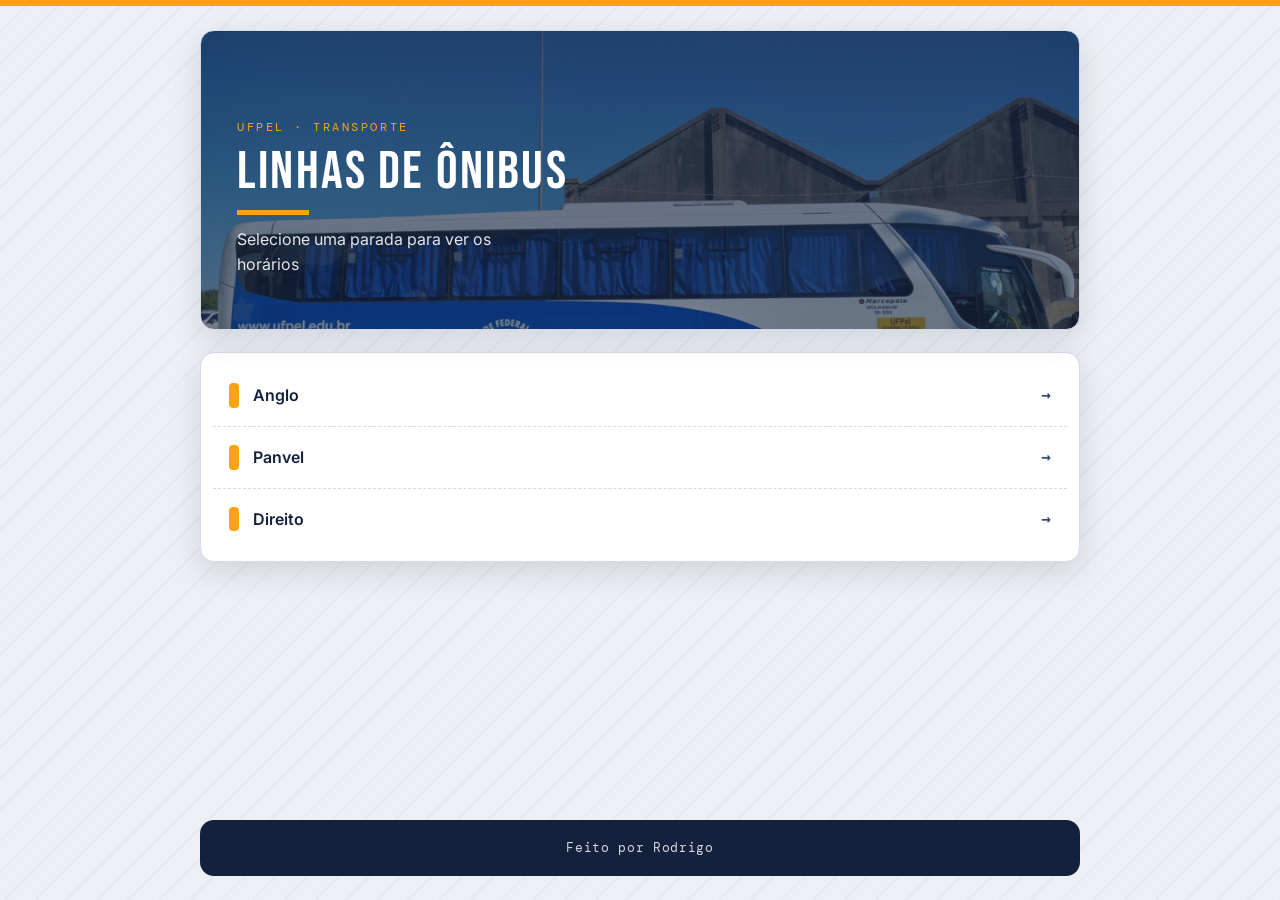
==== index.html @ 77f39947 "horarios de onibus ufpel" ====
<!DOCTYPE html>
<html lang="pt-br">
<head>
  <meta charset="UTF-8">
  <meta name="viewport" content="width=device-width, initial-scale=1.0">
  <link rel="stylesheet" href="style.css">
  <title>Horários de Ônibus — UFPel</title>
</head>
<body>

  <div class="container">

    <header class="hero">
      <span class="kicker">UFPel · Transporte</span>
      <h1>Linhas de ônibus</h1>
      <p>Selecione uma parada para ver os horários</p>
    </header>

    <main>
      <div class="paradas card">
        <ul>
          <li><a href="paradas/anglo.html">Anglo</a></li>
          <li><a href="paradas/panvel.html">Panvel</a></li>
          <li><a href="paradas/direito.html">Direito</a></li>
        </ul>
      </div>
    </main>

  </div>

  <footer>
    <div class="footer">
      <p>Feito por Rodrigo</p>
    </div>
  </footer>

</body>
</html>
---- style.css ----
@import url("https://fonts.googleapis.com/css2?family=Bebas+Neue&family=DM+Mono:wght@400;500&family=Inter:wght@400;600;700&display=swap");

:root {
  --tinta: #14213d;
  --tinta-suave: #3a4a6b;
  --destaque: #fca311;
  --destaque-escuro: #e08c00;
  --papel: #eceff4;
  --linha: #d4dae6;
  --branco: #ffffff;
  --raio: 14px;
  --sombra: 0 10px 30px rgba(20, 33, 61, 0.12);
}

* {
  margin: 0;
  padding: 0;
  box-sizing: border-box;
}

body {
  background-color: var(--papel);
  background-image:
    repeating-linear-gradient(
      135deg,
      rgba(20, 33, 61, 0.03) 0,
      rgba(20, 33, 61, 0.03) 2px,
      transparent 2px,
      transparent 22px
    );
  border-top: 6px solid var(--destaque);
  min-height: 100vh;
  display: flex;
  flex-direction: column;
  font-family: "Inter", Arial, sans-serif;
  line-height: 1.55;
  color: var(--tinta);
  padding: 24px 20px;
}

.container {
  flex: 1;
  width: 100%;
  max-width: 880px;
  margin: 0 auto;
}

.card {
  border: 1px solid var(--linha);
  box-shadow: var(--sombra);
  border-radius: var(--raio);
  background: var(--branco);
}

.kicker {
  display: inline-block;
  font-family: "DM Mono", monospace;
  font-size: 0.72rem;
  letter-spacing: 0.22em;
  text-transform: uppercase;
  color: var(--destaque-escuro);
}

h1,
h2 {
  font-family: "Bebas Neue", Arial, sans-serif;
  font-weight: 400;
  letter-spacing: 0.04em;
  line-height: 1.05;
}

header {
  margin-bottom: 22px;
}

header h1 {
  font-size: 2.4rem;
}

header p {
  margin-top: 4px;
  color: var(--tinta-suave);
}

.hero {
  position: relative;
  overflow: hidden;
  background-image:
    linear-gradient(rgba(20, 33, 61, 0.72), rgba(20, 33, 61, 0.55)),
    url(imagens/11.jpg);
  background-size: cover;
  background-position: center;
  background-repeat: no-repeat;
  min-height: 300px;
  padding: 52px 36px;
  border-radius: var(--raio);
  color: var(--branco);
  display: flex;
  flex-direction: column;
  justify-content: flex-end;
  border: 1px solid var(--linha);
  box-shadow: var(--sombra);
}

.hero .kicker {
  color: var(--destaque);
}

.hero h1 {
  font-size: 3.4rem;
  margin-top: 6px;
}

.hero h1::after {
  content: "";
  display: block;
  width: 72px;
  height: 5px;
  margin-top: 10px;
  background: var(--destaque);
}

.hero p {
  margin-top: 12px;
  max-width: 30ch;
  color: rgba(255, 255, 255, 0.88);
}

.paradas {
  padding: 12px;
  margin-bottom: 22px;
}

.paradas ul {
  list-style: none;
}

.paradas li + li {
  border-top: 1px dashed var(--linha);
}

.paradas a {
  display: flex;
  align-items: center;
  gap: 14px;
  text-decoration: none;
  color: var(--tinta);
  font-weight: 600;
  padding: 18px 16px;
  transition: background-color 0.18s, padding-left 0.18s;
}

.paradas a::before {
  content: "";
  width: 10px;
  align-self: stretch;
  background: var(--destaque);
  border-radius: 4px;
}

.paradas a::after {
  content: "→";
  margin-left: auto;
  font-family: "DM Mono", monospace;
  color: var(--tinta-suave);
}

.paradas a:hover {
  background-color: #f3f6fb;
  padding-left: 22px;
}

.nav-paradas {
  display: flex;
  flex-wrap: wrap;
  gap: 8px;
  margin-bottom: 22px;
}

.nav-paradas a {
  text-decoration: none;
  color: var(--tinta);
  font-family: "DM Mono", monospace;
  font-size: 0.85rem;
  letter-spacing: 0.04em;
  background: var(--branco);
  padding: 9px 16px;
  border: 1px solid var(--linha);
  border-radius: 999px;
  transition: background-color 0.18s, color 0.18s, border-color 0.18s;
}

.nav-paradas a:hover {
  border-color: var(--destaque);
}

.nav-paradas a[aria-current="page"] {
  background-color: var(--tinta);
  color: var(--branco);
  border-color: var(--tinta);
}

footer {
  margin-top: auto;
  width: 100%;
  max-width: 880px;
  margin-left: auto;
  margin-right: auto;
}

.footer {
  border-radius: var(--raio);
  padding: 18px;
  background-color: var(--tinta);
  color: rgba(255, 255, 255, 0.82);
  text-align: center;
  font-family: "DM Mono", monospace;
  font-size: 0.82rem;
  letter-spacing: 0.05em;
}

.voltar {
  display: inline-block;
  margin: 6px 0 22px;
  color: var(--tinta);
  font-family: "DM Mono", monospace;
  font-size: 0.85rem;
  text-decoration: none;
}

.voltar:hover {
  color: var(--destaque-escuro);
}

@media (max-width: 600px) {
  body {
    padding: 16px 12px;
  }

  .hero {
    min-height: 240px;
    padding: 36px 22px;
  }

  .hero h1 {
    font-size: 2.4rem;
  }

  header h1 {
    font-size: 2rem;
  }
}
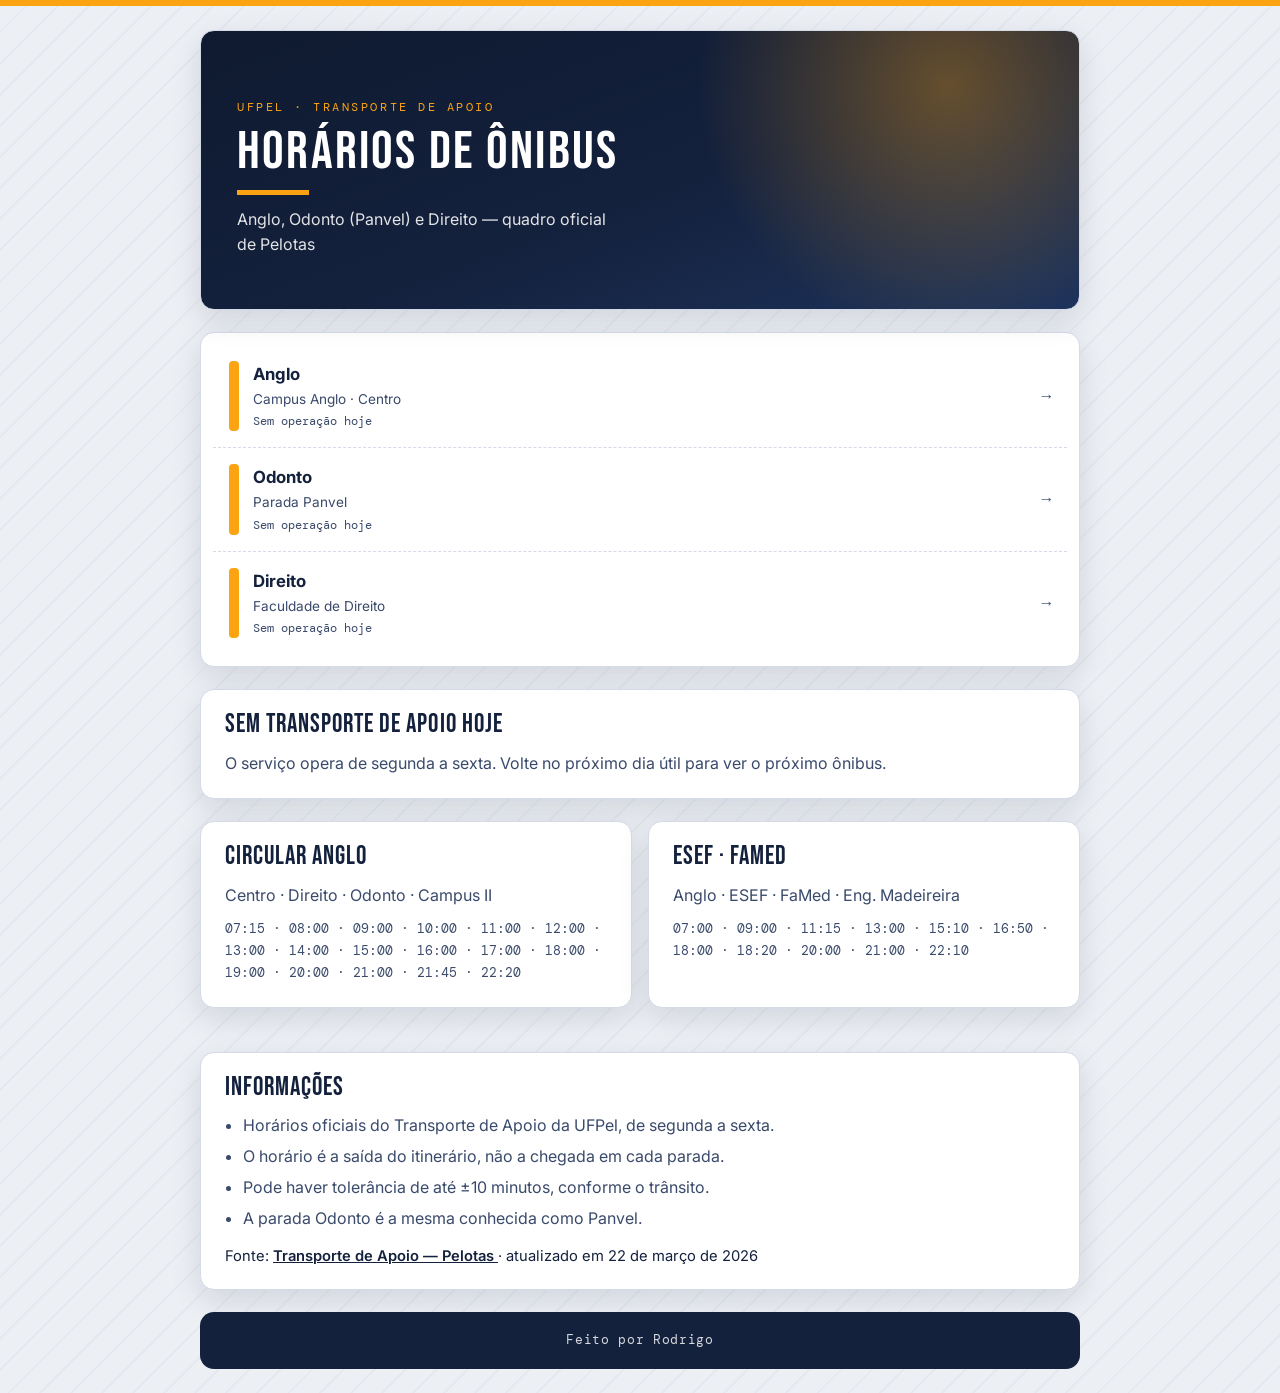
==== commit da103c5c: "Atualiza o quadro com os horários oficiais da UFPel e trata Panvel como Odonto." ====
--- a/index.html
+++ b/index.html
@@ -3,27 +3,49 @@
 <head>
   <meta charset="UTF-8">
   <meta name="viewport" content="width=device-width, initial-scale=1.0">
+  <meta name="description" content="Horários do Transporte de Apoio da UFPel em Pelotas: Anglo, Odonto (Panvel) e Direito.">
+  <meta name="theme-color" content="#14213d">
   <link rel="stylesheet" href="style.css">
-  <title>Horários de Ônibus — UFPel</title>
+  <title>Horários de ônibus — UFPel</title>
 </head>
-<body>
+<body data-page="home">
 
   <div class="container">
 
     <header class="hero">
-      <span class="kicker">UFPel · Transporte</span>
-      <h1>Linhas de ônibus</h1>
-      <p>Selecione uma parada para ver os horários</p>
+      <span class="kicker">UFPel · Transporte de Apoio</span>
+      <h1>Horários de ônibus</h1>
+      <p>Anglo, Odonto (Panvel) e Direito — quadro oficial de Pelotas</p>
     </header>
 
     <main>
-      <div class="paradas card">
-        <ul>
+      <section class="paradas card">
+        <h2 class="sr-only">Paradas</h2>
+        <ul id="lista-paradas">
           <li><a href="paradas/anglo.html">Anglo</a></li>
-          <li><a href="paradas/panvel.html">Panvel</a></li>
+          <li><a href="paradas/odonto.html">Odonto</a></li>
           <li><a href="paradas/direito.html">Direito</a></li>
         </ul>
-      </div>
+      </section>
+
+      <div id="proximos-geral"></div>
+      <div id="resumo-linhas" class="resumo-linhas"></div>
+      <aside class="avisos card">
+        <h2>Informações</h2>
+        <ul>
+          <li>Horários oficiais do Transporte de Apoio da UFPel, de segunda a sexta.</li>
+          <li>O horário é a saída do itinerário, não a chegada em cada parada.</li>
+          <li>Pode haver tolerância de até ±10 minutos, conforme o trânsito.</li>
+          <li>A parada Odonto é a mesma conhecida como Panvel.</li>
+        </ul>
+        <p>
+          Fonte:
+          <a href="https://wp.ufpel.edu.br/transporte/transporte-apoio/pelotas/" target="_blank" rel="noopener noreferrer">
+            Transporte de Apoio — Pelotas
+          </a>
+          · atualizado em 22 de março de 2026
+        </p>
+      </aside>
     </main>
 
   </div>
@@ -34,5 +56,8 @@
     </div>
   </footer>
 
+  <script src="dados.js"></script>
+  <script src="script.js"></script>
+
 </body>
 </html>
--- a/style.css
+++ b/style.css
@@ -85,13 +85,10 @@
 .hero {
   position: relative;
   overflow: hidden;
-  background-image:
-    linear-gradient(rgba(20, 33, 61, 0.72), rgba(20, 33, 61, 0.55)),
-    url(imagens/11.jpg);
-  background-size: cover;
-  background-position: center;
-  background-repeat: no-repeat;
-  min-height: 300px;
+  background:
+    radial-gradient(circle at 85% 20%, rgba(252, 163, 17, 0.35), transparent 32%),
+    linear-gradient(160deg, #0f1a30 0%, #14213d 55%, #1d335c 100%);
+  min-height: 280px;
   padding: 52px 36px;
   border-radius: var(--raio);
   color: var(--branco);
@@ -122,8 +119,20 @@
 
 .hero p {
   margin-top: 12px;
-  max-width: 30ch;
+  max-width: 38ch;
   color: rgba(255, 255, 255, 0.88);
+}
+
+.sr-only {
+  position: absolute;
+  width: 1px;
+  height: 1px;
+  padding: 0;
+  margin: -1px;
+  overflow: hidden;
+  clip: rect(0, 0, 0, 0);
+  white-space: nowrap;
+  border: 0;
 }
 
 .paradas {
@@ -145,8 +154,7 @@
   gap: 14px;
   text-decoration: none;
   color: var(--tinta);
-  font-weight: 600;
-  padding: 18px 16px;
+  padding: 16px;
   transition: background-color 0.18s, padding-left 0.18s;
 }
 
@@ -165,6 +173,29 @@
   color: var(--tinta-suave);
 }
 
+.parada-texto {
+  display: flex;
+  flex-direction: column;
+  gap: 2px;
+  min-width: 0;
+}
+
+.parada-nome {
+  font-weight: 700;
+  font-size: 1.05rem;
+}
+
+.parada-sub {
+  font-size: 0.85rem;
+  color: var(--tinta-suave);
+}
+
+.parada-next {
+  font-family: "DM Mono", monospace;
+  font-size: 0.78rem;
+  color: var(--tinta-suave);
+}
+
 .paradas a:hover {
   background-color: #f3f6fb;
   padding-left: 22px;
@@ -196,6 +227,188 @@
 
 .nav-paradas a[aria-current="page"] {
   background-color: var(--tinta);
+  color: var(--branco);
+  border-color: var(--tinta);
+}
+
+.bloco-proximos,
+.resumo-linha,
+.avisos,
+.vazio,
+.horarios {
+  padding: 22px 24px;
+  margin-bottom: 22px;
+}
+
+.bloco-proximos h2,
+.resumo-linha h2,
+.avisos h2,
+.vazio h2,
+.horarios h2 {
+  font-size: 1.6rem;
+  margin-bottom: 12px;
+}
+
+.resumo-linhas {
+  display: grid;
+  gap: 16px;
+  margin-bottom: 22px;
+}
+
+@media (min-width: 700px) {
+  .resumo-linhas {
+    grid-template-columns: 1fr 1fr;
+  }
+}
+
+.resumo-linha p {
+  color: var(--tinta-suave);
+}
+
+.horas-linha {
+  margin-top: 10px;
+  font-family: "DM Mono", monospace;
+  font-size: 0.82rem;
+  color: var(--tinta);
+  line-height: 1.7;
+}
+
+.avisos ul {
+  padding-left: 18px;
+  color: var(--tinta-suave);
+}
+
+.avisos li + li {
+  margin-top: 6px;
+}
+
+.avisos p {
+  margin-top: 14px;
+  font-size: 0.92rem;
+}
+
+.avisos a {
+  color: var(--tinta);
+  font-weight: 600;
+}
+
+.vazio p,
+.legenda,
+.vazio-filtro {
+  color: var(--tinta-suave);
+}
+
+.viagem {
+  padding: 14px 0;
+}
+
+.viagem + .viagem {
+  border-top: 1px dashed var(--linha);
+}
+
+.viagem.destaque {
+  background: #fff7e8;
+  border: 1px solid var(--destaque);
+  border-radius: 12px;
+  padding: 14px 16px;
+  margin-bottom: 10px;
+}
+
+.viagem.destaque + .viagem.destaque {
+  border-top: 1px solid var(--destaque);
+}
+
+.viagem-topo {
+  display: flex;
+  flex-wrap: wrap;
+  align-items: center;
+  gap: 8px 12px;
+}
+
+.viagem time {
+  font-family: "DM Mono", monospace;
+  font-size: 1.35rem;
+  font-weight: 500;
+}
+
+.linha-badge {
+  font-family: "DM Mono", monospace;
+  font-size: 0.68rem;
+  letter-spacing: 0.06em;
+  text-transform: uppercase;
+  padding: 4px 9px;
+  border-radius: 999px;
+  background: var(--papel);
+  border: 1px solid var(--linha);
+}
+
+.linha-esef {
+  background: #eef3ff;
+  border-color: #c9d6f5;
+}
+
+.quando {
+  margin-left: auto;
+  font-family: "DM Mono", monospace;
+  font-size: 0.75rem;
+  color: var(--destaque-escuro);
+}
+
+.viagem-papel {
+  margin-top: 6px;
+  font-size: 0.9rem;
+  color: var(--tinta-suave);
+}
+
+.itinerario {
+  display: flex;
+  flex-wrap: wrap;
+  align-items: center;
+  gap: 6px;
+  margin-top: 10px;
+}
+
+.chip {
+  font-family: "DM Mono", monospace;
+  font-size: 0.72rem;
+  background: var(--papel);
+  border: 1px solid var(--linha);
+  border-radius: 999px;
+  padding: 4px 9px;
+}
+
+.chip-aqui {
+  background: var(--destaque);
+  border-color: var(--destaque);
+  color: var(--tinta);
+  font-weight: 500;
+}
+
+.seta {
+  color: var(--tinta-suave);
+  font-size: 0.75rem;
+}
+
+.filtros {
+  display: flex;
+  flex-wrap: wrap;
+  gap: 8px;
+  margin-bottom: 16px;
+}
+
+.filtros button {
+  font-family: "DM Mono", monospace;
+  font-size: 0.8rem;
+  background: var(--branco);
+  color: var(--tinta);
+  border: 1px solid var(--linha);
+  border-radius: 999px;
+  padding: 8px 14px;
+  cursor: pointer;
+}
+
+.filtros button[aria-selected="true"] {
+  background: var(--tinta);
   color: var(--branco);
   border-color: var(--tinta);
 }
@@ -238,7 +451,7 @@
   }
 
   .hero {
-    min-height: 240px;
+    min-height: 220px;
     padding: 36px 22px;
   }
 
@@ -249,4 +462,8 @@
   header h1 {
     font-size: 2rem;
   }
-}
+
+  .quando {
+    margin-left: 0;
+  }
+}
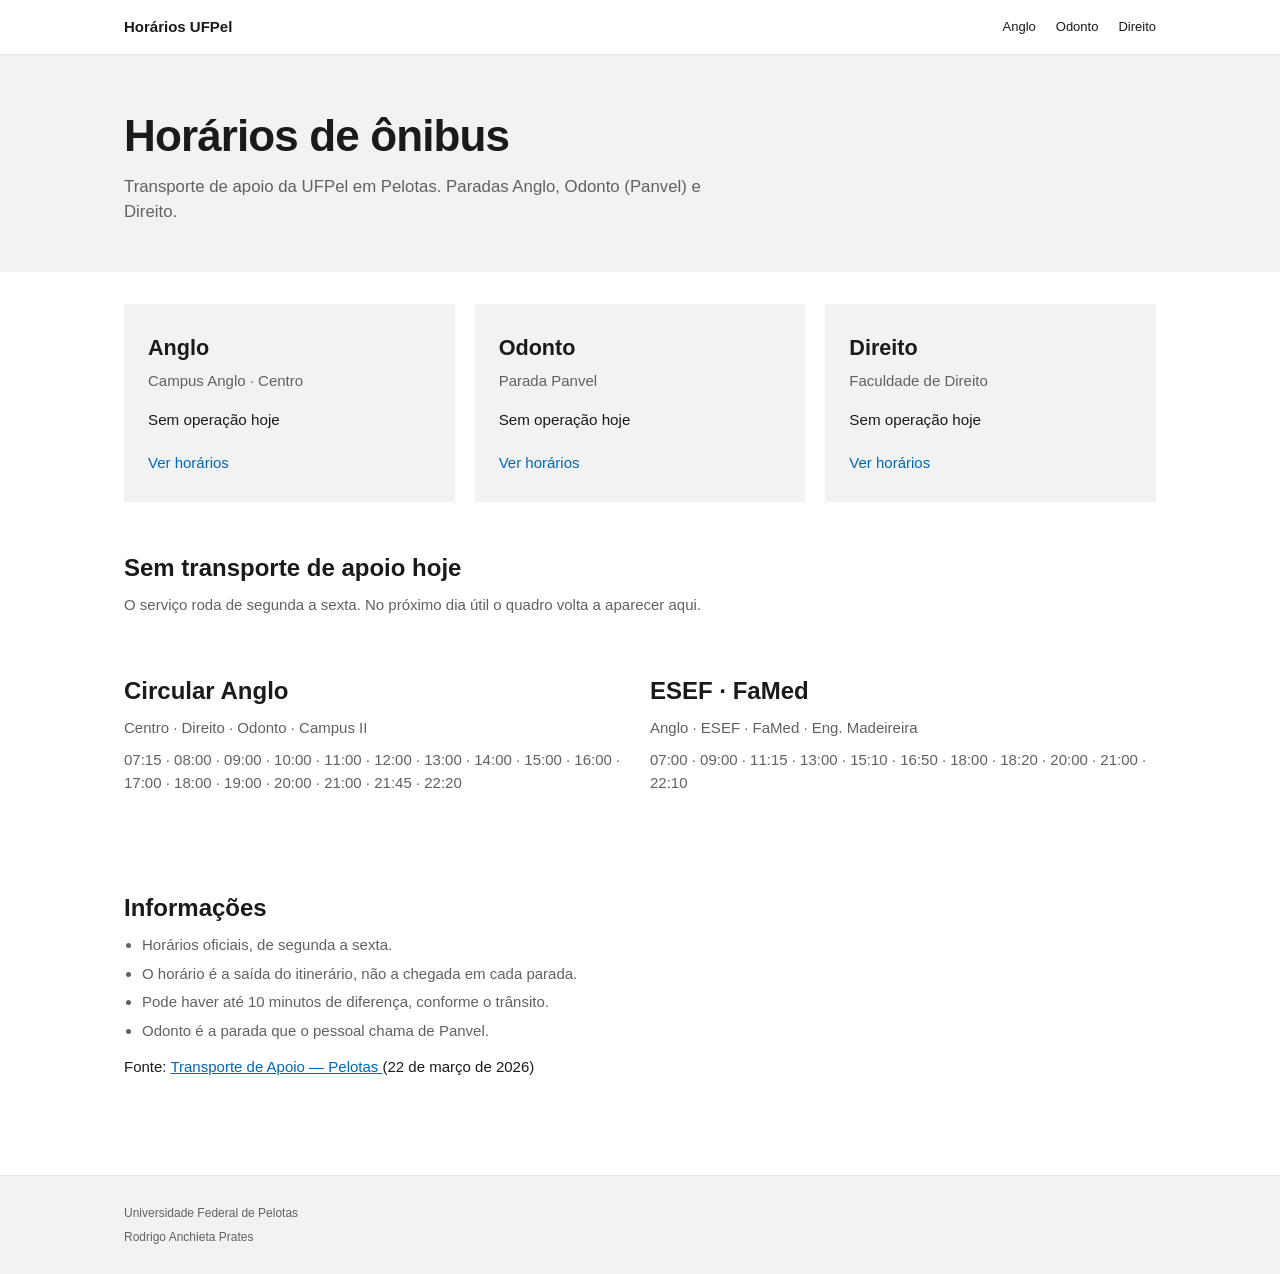
==== commit 3d2a7ca8: "Troca o visual de template por um layout mais simples, no estilo da Microsoft." ====
--- a/index.html
+++ b/index.html
@@ -4,55 +4,65 @@
   <meta charset="UTF-8">
   <meta name="viewport" content="width=device-width, initial-scale=1.0">
   <meta name="description" content="Horários do Transporte de Apoio da UFPel em Pelotas: Anglo, Odonto (Panvel) e Direito.">
-  <meta name="theme-color" content="#14213d">
+  <meta name="theme-color" content="#ffffff">
   <link rel="stylesheet" href="style.css">
   <title>Horários de ônibus — UFPel</title>
 </head>
 <body data-page="home">
 
-  <div class="container">
+  <header class="site-header">
+    <div class="container">
+      <a class="logo" href="index.html">Horários UFPel</a>
+      <nav class="site-nav" aria-label="Paradas">
+        <a href="paradas/anglo.html">Anglo</a>
+        <a href="paradas/odonto.html">Odonto</a>
+        <a href="paradas/direito.html">Direito</a>
+      </nav>
+    </div>
+  </header>
 
-    <header class="hero">
-      <span class="kicker">UFPel · Transporte de Apoio</span>
+  <section class="hero">
+    <div class="container">
       <h1>Horários de ônibus</h1>
-      <p>Anglo, Odonto (Panvel) e Direito — quadro oficial de Pelotas</p>
-    </header>
+      <p>Transporte de apoio da UFPel em Pelotas. Paradas Anglo, Odonto (Panvel) e Direito.</p>
+    </div>
+  </section>
 
-    <main>
-      <section class="paradas card">
-        <h2 class="sr-only">Paradas</h2>
-        <ul id="lista-paradas">
-          <li><a href="paradas/anglo.html">Anglo</a></li>
-          <li><a href="paradas/odonto.html">Odonto</a></li>
-          <li><a href="paradas/direito.html">Direito</a></li>
-        </ul>
-      </section>
+  <main class="container">
+    <section>
+      <h2 class="sr-only">Paradas</h2>
+      <ul class="paradas" id="lista-paradas">
+        <li><a href="paradas/anglo.html">Anglo</a></li>
+        <li><a href="paradas/odonto.html">Odonto</a></li>
+        <li><a href="paradas/direito.html">Direito</a></li>
+      </ul>
+    </section>
 
-      <div id="proximos-geral"></div>
-      <div id="resumo-linhas" class="resumo-linhas"></div>
-      <aside class="avisos card">
-        <h2>Informações</h2>
-        <ul>
-          <li>Horários oficiais do Transporte de Apoio da UFPel, de segunda a sexta.</li>
-          <li>O horário é a saída do itinerário, não a chegada em cada parada.</li>
-          <li>Pode haver tolerância de até ±10 minutos, conforme o trânsito.</li>
-          <li>A parada Odonto é a mesma conhecida como Panvel.</li>
-        </ul>
-        <p>
-          Fonte:
-          <a href="https://wp.ufpel.edu.br/transporte/transporte-apoio/pelotas/" target="_blank" rel="noopener noreferrer">
-            Transporte de Apoio — Pelotas
-          </a>
-          · atualizado em 22 de março de 2026
-        </p>
-      </aside>
-    </main>
+    <div id="proximos-geral"></div>
+    <div id="resumo-linhas" class="resumo-linhas"></div>
 
-  </div>
+    <aside class="avisos">
+      <h2>Informações</h2>
+      <ul>
+        <li>Horários oficiais, de segunda a sexta.</li>
+        <li>O horário é a saída do itinerário, não a chegada em cada parada.</li>
+        <li>Pode haver até 10 minutos de diferença, conforme o trânsito.</li>
+        <li>Odonto é a parada que o pessoal chama de Panvel.</li>
+      </ul>
+      <p>
+        Fonte:
+        <a href="https://wp.ufpel.edu.br/transporte/transporte-apoio/pelotas/" target="_blank" rel="noopener noreferrer">
+          Transporte de Apoio — Pelotas
+        </a>
+        (22 de março de 2026)
+      </p>
+    </aside>
+  </main>
 
-  <footer>
-    <div class="footer">
-      <p>Feito por Rodrigo</p>
+  <footer class="site-footer">
+    <div class="container">
+      <p>Universidade Federal de Pelotas</p>
+      <p>Rodrigo Anchieta Prates</p>
     </div>
   </footer>
 
--- a/style.css
+++ b/style.css
@@ -1,15 +1,12 @@
-@import url("https://fonts.googleapis.com/css2?family=Bebas+Neue&family=DM+Mono:wght@400;500&family=Inter:wght@400;600;700&display=swap");
-
 :root {
-  --tinta: #14213d;
-  --tinta-suave: #3a4a6b;
-  --destaque: #fca311;
-  --destaque-escuro: #e08c00;
-  --papel: #eceff4;
-  --linha: #d4dae6;
-  --branco: #ffffff;
-  --raio: 14px;
-  --sombra: 0 10px 30px rgba(20, 33, 61, 0.12);
+  --texto: #1a1a1a;
+  --texto-suave: #616161;
+  --fundo: #ffffff;
+  --fundo-faixa: #f2f2f2;
+  --linha: #e6e6e6;
+  --azul: #0067b8;
+  --azul-hover: #005a9e;
+  --max: 1080px;
 }
 
 * {
@@ -19,108 +16,29 @@
 }
 
 body {
-  background-color: var(--papel);
-  background-image:
-    repeating-linear-gradient(
-      135deg,
-      rgba(20, 33, 61, 0.03) 0,
-      rgba(20, 33, 61, 0.03) 2px,
-      transparent 2px,
-      transparent 22px
-    );
-  border-top: 6px solid var(--destaque);
   min-height: 100vh;
   display: flex;
   flex-direction: column;
-  font-family: "Inter", Arial, sans-serif;
-  line-height: 1.55;
-  color: var(--tinta);
-  padding: 24px 20px;
+  background: var(--fundo);
+  color: var(--texto);
+  font-family: "Segoe UI", SegoeUI, "Helvetica Neue", Helvetica, Arial, sans-serif;
+  font-size: 15px;
+  line-height: 1.5;
+}
+
+a {
+  color: var(--azul);
+}
+
+a:hover {
+  color: var(--azul-hover);
 }
 
 .container {
-  flex: 1;
   width: 100%;
-  max-width: 880px;
+  max-width: var(--max);
   margin: 0 auto;
-}
-
-.card {
-  border: 1px solid var(--linha);
-  box-shadow: var(--sombra);
-  border-radius: var(--raio);
-  background: var(--branco);
-}
-
-.kicker {
-  display: inline-block;
-  font-family: "DM Mono", monospace;
-  font-size: 0.72rem;
-  letter-spacing: 0.22em;
-  text-transform: uppercase;
-  color: var(--destaque-escuro);
-}
-
-h1,
-h2 {
-  font-family: "Bebas Neue", Arial, sans-serif;
-  font-weight: 400;
-  letter-spacing: 0.04em;
-  line-height: 1.05;
-}
-
-header {
-  margin-bottom: 22px;
-}
-
-header h1 {
-  font-size: 2.4rem;
-}
-
-header p {
-  margin-top: 4px;
-  color: var(--tinta-suave);
-}
-
-.hero {
-  position: relative;
-  overflow: hidden;
-  background:
-    radial-gradient(circle at 85% 20%, rgba(252, 163, 17, 0.35), transparent 32%),
-    linear-gradient(160deg, #0f1a30 0%, #14213d 55%, #1d335c 100%);
-  min-height: 280px;
-  padding: 52px 36px;
-  border-radius: var(--raio);
-  color: var(--branco);
-  display: flex;
-  flex-direction: column;
-  justify-content: flex-end;
-  border: 1px solid var(--linha);
-  box-shadow: var(--sombra);
-}
-
-.hero .kicker {
-  color: var(--destaque);
-}
-
-.hero h1 {
-  font-size: 3.4rem;
-  margin-top: 6px;
-}
-
-.hero h1::after {
-  content: "";
-  display: block;
-  width: 72px;
-  height: 5px;
-  margin-top: 10px;
-  background: var(--destaque);
-}
-
-.hero p {
-  margin-top: 12px;
-  max-width: 38ch;
-  color: rgba(255, 255, 255, 0.88);
+  padding: 0 24px;
 }
 
 .sr-only {
@@ -135,100 +53,143 @@
   border: 0;
 }
 
+.site-header {
+  border-bottom: 1px solid var(--linha);
+  background: var(--fundo);
+}
+
+.site-header .container {
+  display: flex;
+  align-items: center;
+  justify-content: space-between;
+  gap: 24px;
+  min-height: 54px;
+}
+
+.logo {
+  color: var(--texto);
+  text-decoration: none;
+  font-size: 15px;
+  font-weight: 600;
+}
+
+.logo:hover {
+  color: var(--texto);
+}
+
+.site-nav {
+  display: flex;
+  flex-wrap: wrap;
+  gap: 8px 20px;
+}
+
+.site-nav a {
+  color: var(--texto);
+  text-decoration: none;
+  font-size: 13px;
+}
+
+.site-nav a:hover,
+.site-nav a[aria-current="page"] {
+  color: var(--azul);
+  text-decoration: underline;
+  text-underline-offset: 4px;
+}
+
+.hero {
+  background: var(--fundo-faixa);
+  padding: 56px 0 48px;
+}
+
+.hero h1 {
+  font-size: clamp(2rem, 4vw, 2.75rem);
+  font-weight: 600;
+  line-height: 1.15;
+  letter-spacing: -0.02em;
+}
+
+.hero p {
+  margin-top: 12px;
+  max-width: 36em;
+  color: var(--texto-suave);
+  font-size: 1.05rem;
+}
+
+.page-title {
+  padding: 36px 0 8px;
+}
+
+.page-title h1 {
+  font-size: 2rem;
+  font-weight: 600;
+  letter-spacing: -0.02em;
+}
+
+.page-title p {
+  margin-top: 6px;
+  color: var(--texto-suave);
+}
+
+main.container,
+.conteudo {
+  flex: 1;
+  padding-top: 32px;
+  padding-bottom: 48px;
+}
+
 .paradas {
-  padding: 12px;
-  margin-bottom: 22px;
-}
-
-.paradas ul {
   list-style: none;
-}
-
-.paradas li + li {
-  border-top: 1px dashed var(--linha);
+  display: grid;
+  gap: 20px;
+  margin-bottom: 40px;
+}
+
+@media (min-width: 720px) {
+  .paradas {
+    grid-template-columns: repeat(3, 1fr);
+  }
 }
 
 .paradas a {
   display: flex;
-  align-items: center;
-  gap: 14px;
+  flex-direction: column;
+  height: 100%;
+  padding: 28px 24px;
+  background: var(--fundo-faixa);
+  color: var(--texto);
   text-decoration: none;
-  color: var(--tinta);
-  padding: 16px;
-  transition: background-color 0.18s, padding-left 0.18s;
-}
-
-.paradas a::before {
-  content: "";
-  width: 10px;
-  align-self: stretch;
-  background: var(--destaque);
-  border-radius: 4px;
-}
-
-.paradas a::after {
-  content: "→";
-  margin-left: auto;
-  font-family: "DM Mono", monospace;
-  color: var(--tinta-suave);
-}
-
-.parada-texto {
-  display: flex;
-  flex-direction: column;
-  gap: 2px;
-  min-width: 0;
+}
+
+.paradas a:hover {
+  color: var(--texto);
+  outline: 2px solid var(--azul);
+  outline-offset: -2px;
 }
 
 .parada-nome {
-  font-weight: 700;
-  font-size: 1.05rem;
+  font-size: 1.35rem;
+  font-weight: 600;
 }
 
 .parada-sub {
-  font-size: 0.85rem;
-  color: var(--tinta-suave);
+  margin-top: 6px;
+  color: var(--texto-suave);
 }
 
 .parada-next {
-  font-family: "DM Mono", monospace;
-  font-size: 0.78rem;
-  color: var(--tinta-suave);
-}
-
-.paradas a:hover {
-  background-color: #f3f6fb;
-  padding-left: 22px;
-}
-
-.nav-paradas {
-  display: flex;
-  flex-wrap: wrap;
-  gap: 8px;
-  margin-bottom: 22px;
-}
-
-.nav-paradas a {
-  text-decoration: none;
-  color: var(--tinta);
-  font-family: "DM Mono", monospace;
-  font-size: 0.85rem;
-  letter-spacing: 0.04em;
-  background: var(--branco);
-  padding: 9px 16px;
-  border: 1px solid var(--linha);
-  border-radius: 999px;
-  transition: background-color 0.18s, color 0.18s, border-color 0.18s;
-}
-
-.nav-paradas a:hover {
-  border-color: var(--destaque);
-}
-
-.nav-paradas a[aria-current="page"] {
-  background-color: var(--tinta);
-  color: var(--branco);
-  border-color: var(--tinta);
+  margin-top: 16px;
+  font-size: 0.95rem;
+}
+
+.link-mais {
+  margin-top: auto;
+  padding-top: 20px;
+  color: var(--azul);
+  font-size: 15px;
+}
+
+.paradas a:hover .link-mais {
+  text-decoration: underline;
 }
 
 .bloco-proximos,
@@ -236,8 +197,7 @@
 .avisos,
 .vazio,
 .horarios {
-  padding: 22px 24px;
-  margin-bottom: 22px;
+  margin-bottom: 40px;
 }
 
 .bloco-proximos h2,
@@ -245,37 +205,48 @@
 .avisos h2,
 .vazio h2,
 .horarios h2 {
-  font-size: 1.6rem;
-  margin-bottom: 12px;
+  font-size: 1.5rem;
+  font-weight: 600;
+  margin-bottom: 8px;
 }
 
 .resumo-linhas {
   display: grid;
-  gap: 16px;
-  margin-bottom: 22px;
-}
-
-@media (min-width: 700px) {
+  gap: 20px;
+  margin-bottom: 40px;
+}
+
+@media (min-width: 720px) {
   .resumo-linhas {
     grid-template-columns: 1fr 1fr;
   }
 }
 
-.resumo-linha p {
-  color: var(--tinta-suave);
+.resumo-linha,
+.bloco-proximos,
+.avisos,
+.vazio,
+.horarios {
+  padding: 8px 0;
+}
+
+.resumo-linha p,
+.vazio p,
+.legenda,
+.vazio-filtro,
+.viagem-papel {
+  color: var(--texto-suave);
 }
 
 .horas-linha {
   margin-top: 10px;
-  font-family: "DM Mono", monospace;
-  font-size: 0.82rem;
-  color: var(--tinta);
-  line-height: 1.7;
+  font-variant-numeric: tabular-nums;
+  color: var(--texto);
 }
 
 .avisos ul {
-  padding-left: 18px;
-  color: var(--tinta-suave);
+  padding-left: 1.2em;
+  color: var(--texto-suave);
 }
 
 .avisos li + li {
@@ -284,183 +255,131 @@
 
 .avisos p {
   margin-top: 14px;
-  font-size: 0.92rem;
-}
-
-.avisos a {
-  color: var(--tinta);
-  font-weight: 600;
-}
-
-.vazio p,
-.legenda,
-.vazio-filtro {
-  color: var(--tinta-suave);
 }
 
 .viagem {
-  padding: 14px 0;
-}
-
-.viagem + .viagem {
-  border-top: 1px dashed var(--linha);
+  padding: 16px 0;
+  border-top: 1px solid var(--linha);
 }
 
 .viagem.destaque {
-  background: #fff7e8;
-  border: 1px solid var(--destaque);
-  border-radius: 12px;
-  padding: 14px 16px;
-  margin-bottom: 10px;
-}
-
-.viagem.destaque + .viagem.destaque {
-  border-top: 1px solid var(--destaque);
+  background: var(--fundo-faixa);
+  border: 0;
+  padding: 16px 20px;
+  margin-bottom: 8px;
 }
 
 .viagem-topo {
   display: flex;
   flex-wrap: wrap;
-  align-items: center;
-  gap: 8px 12px;
+  align-items: baseline;
+  gap: 8px 14px;
 }
 
 .viagem time {
-  font-family: "DM Mono", monospace;
-  font-size: 1.35rem;
-  font-weight: 500;
+  font-size: 1.5rem;
+  font-weight: 600;
+  font-variant-numeric: tabular-nums;
 }
 
 .linha-badge {
-  font-family: "DM Mono", monospace;
-  font-size: 0.68rem;
-  letter-spacing: 0.06em;
-  text-transform: uppercase;
-  padding: 4px 9px;
-  border-radius: 999px;
-  background: var(--papel);
-  border: 1px solid var(--linha);
-}
-
-.linha-esef {
-  background: #eef3ff;
-  border-color: #c9d6f5;
+  color: var(--texto-suave);
+  font-size: 0.9rem;
 }
 
 .quando {
   margin-left: auto;
-  font-family: "DM Mono", monospace;
-  font-size: 0.75rem;
-  color: var(--destaque-escuro);
-}
-
-.viagem-papel {
-  margin-top: 6px;
+  color: var(--azul);
   font-size: 0.9rem;
-  color: var(--tinta-suave);
 }
 
 .itinerario {
+  margin-top: 8px;
+  color: var(--texto-suave);
+  font-size: 0.95rem;
+}
+
+.chip-aqui {
+  color: var(--texto);
+  font-weight: 600;
+}
+
+.seta {
+  margin: 0 4px;
+  color: #8a8a8a;
+}
+
+.filtros {
   display: flex;
   flex-wrap: wrap;
-  align-items: center;
-  gap: 6px;
-  margin-top: 10px;
-}
-
-.chip {
-  font-family: "DM Mono", monospace;
-  font-size: 0.72rem;
-  background: var(--papel);
-  border: 1px solid var(--linha);
-  border-radius: 999px;
-  padding: 4px 9px;
-}
-
-.chip-aqui {
-  background: var(--destaque);
-  border-color: var(--destaque);
-  color: var(--tinta);
-  font-weight: 500;
-}
-
-.seta {
-  color: var(--tinta-suave);
-  font-size: 0.75rem;
-}
-
-.filtros {
-  display: flex;
-  flex-wrap: wrap;
-  gap: 8px;
-  margin-bottom: 16px;
+  gap: 4px 24px;
+  margin: 8px 0 24px;
+  border-bottom: 1px solid var(--linha);
 }
 
 .filtros button {
-  font-family: "DM Mono", monospace;
-  font-size: 0.8rem;
-  background: var(--branco);
-  color: var(--tinta);
-  border: 1px solid var(--linha);
-  border-radius: 999px;
-  padding: 8px 14px;
+  appearance: none;
+  background: none;
+  border: 0;
+  border-bottom: 2px solid transparent;
+  margin-bottom: -1px;
+  padding: 10px 0;
+  color: var(--texto);
+  font: inherit;
   cursor: pointer;
 }
 
+.filtros button:hover {
+  color: var(--azul);
+}
+
 .filtros button[aria-selected="true"] {
-  background: var(--tinta);
-  color: var(--branco);
-  border-color: var(--tinta);
-}
-
-footer {
-  margin-top: auto;
-  width: 100%;
-  max-width: 880px;
-  margin-left: auto;
-  margin-right: auto;
-}
-
-.footer {
-  border-radius: var(--raio);
-  padding: 18px;
-  background-color: var(--tinta);
-  color: rgba(255, 255, 255, 0.82);
-  text-align: center;
-  font-family: "DM Mono", monospace;
-  font-size: 0.82rem;
-  letter-spacing: 0.05em;
+  border-bottom-color: var(--azul);
+  color: var(--azul);
+  font-weight: 600;
 }
 
 .voltar {
   display: inline-block;
-  margin: 6px 0 22px;
-  color: var(--tinta);
-  font-family: "DM Mono", monospace;
-  font-size: 0.85rem;
+  margin-bottom: 32px;
   text-decoration: none;
 }
 
 .voltar:hover {
-  color: var(--destaque-escuro);
+  text-decoration: underline;
+}
+
+.site-footer {
+  margin-top: auto;
+  background: var(--fundo-faixa);
+  border-top: 1px solid var(--linha);
+  padding: 28px 0;
+  color: var(--texto-suave);
+  font-size: 12px;
+}
+
+.site-footer p + p {
+  margin-top: 6px;
+}
+
+.site-footer a {
+  color: var(--texto-suave);
+}
+
+.site-footer a:hover {
+  color: var(--azul);
 }
 
 @media (max-width: 600px) {
-  body {
-    padding: 16px 12px;
+  .site-header .container {
+    flex-direction: column;
+    align-items: flex-start;
+    padding-top: 12px;
+    padding-bottom: 12px;
   }
 
   .hero {
-    min-height: 220px;
-    padding: 36px 22px;
-  }
-
-  .hero h1 {
-    font-size: 2.4rem;
-  }
-
-  header h1 {
-    font-size: 2rem;
+    padding: 36px 0 28px;
   }
 
   .quando {
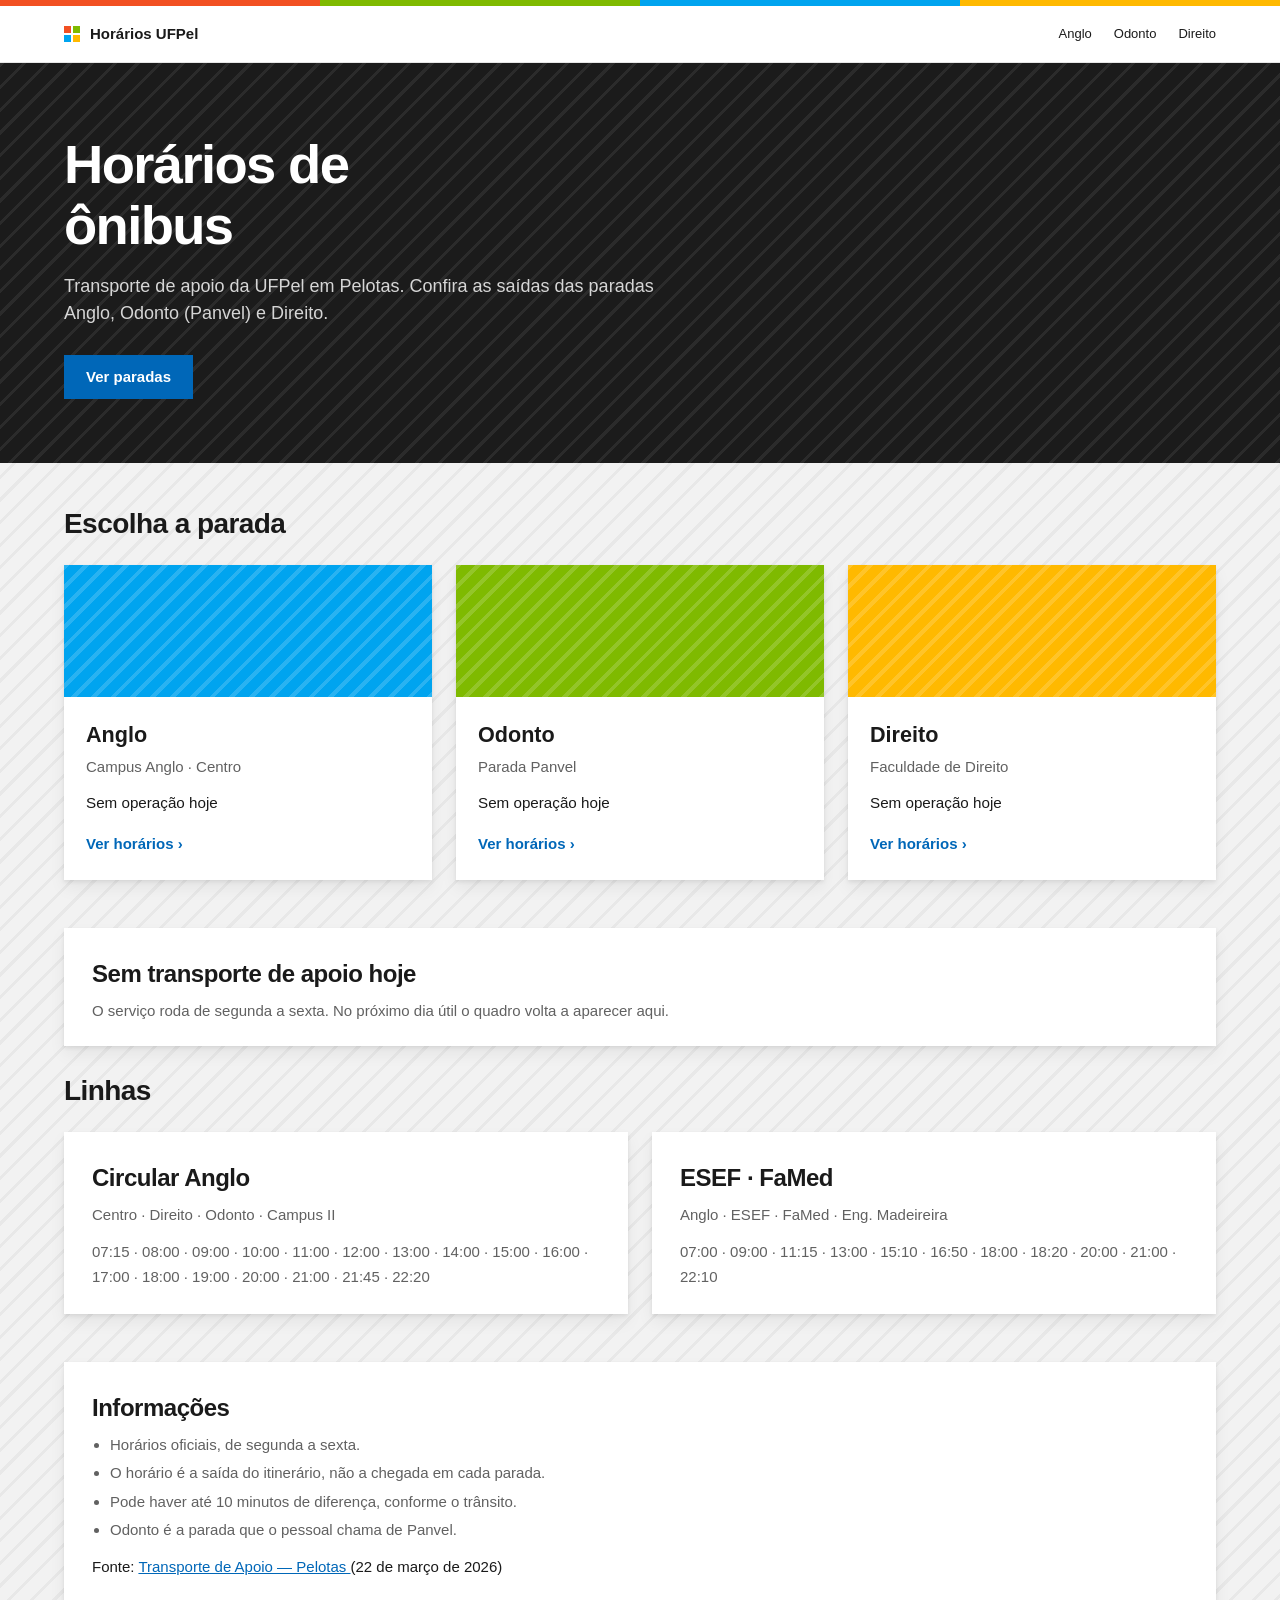
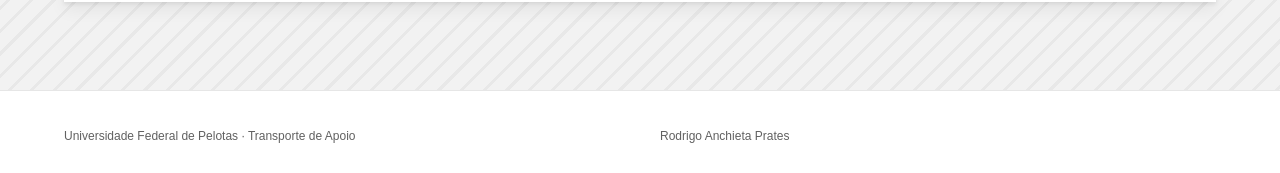
==== commit 74d1dc48: "feat: new visual" ====
--- a/index.html
+++ b/index.html
@@ -4,15 +4,20 @@
   <meta charset="UTF-8">
   <meta name="viewport" content="width=device-width, initial-scale=1.0">
   <meta name="description" content="Horários do Transporte de Apoio da UFPel em Pelotas: Anglo, Odonto (Panvel) e Direito.">
-  <meta name="theme-color" content="#ffffff">
+  <meta name="theme-color" content="#1b1b1b">
   <link rel="stylesheet" href="style.css">
   <title>Horários de ônibus — UFPel</title>
 </head>
 <body data-page="home">
 
+  <div class="brand-bar" aria-hidden="true"></div>
+
   <header class="site-header">
     <div class="container">
-      <a class="logo" href="index.html">Horários UFPel</a>
+      <a class="logo" href="index.html">
+        <span class="logo-listras" aria-hidden="true"><i></i><i></i><i></i><i></i></span>
+        Horários UFPel
+      </a>
       <nav class="site-nav" aria-label="Paradas">
         <a href="paradas/anglo.html">Anglo</a>
         <a href="paradas/odonto.html">Odonto</a>
@@ -24,13 +29,14 @@
   <section class="hero">
     <div class="container">
       <h1>Horários de ônibus</h1>
-      <p>Transporte de apoio da UFPel em Pelotas. Paradas Anglo, Odonto (Panvel) e Direito.</p>
+      <p>Transporte de apoio da UFPel em Pelotas. Confira as saídas das paradas Anglo, Odonto (Panvel) e Direito.</p>
+      <a class="btn" href="#paradas">Ver paradas</a>
     </div>
   </section>
 
   <main class="container">
-    <section>
-      <h2 class="sr-only">Paradas</h2>
+    <section class="secao" id="paradas">
+      <h2>Escolha a parada</h2>
       <ul class="paradas" id="lista-paradas">
         <li><a href="paradas/anglo.html">Anglo</a></li>
         <li><a href="paradas/odonto.html">Odonto</a></li>
@@ -39,7 +45,11 @@
     </section>
 
     <div id="proximos-geral"></div>
-    <div id="resumo-linhas" class="resumo-linhas"></div>
+
+    <section class="secao">
+      <h2>Linhas</h2>
+      <div id="resumo-linhas" class="resumo-linhas"></div>
+    </section>
 
     <aside class="avisos">
       <h2>Informações</h2>
@@ -60,8 +70,8 @@
   </main>
 
   <footer class="site-footer">
-    <div class="container">
-      <p>Universidade Federal de Pelotas</p>
+    <div class="container footer-grid">
+      <p>Universidade Federal de Pelotas · Transporte de Apoio</p>
       <p>Rodrigo Anchieta Prates</p>
     </div>
   </footer>
--- a/style.css
+++ b/style.css
@@ -1,12 +1,34 @@
 :root {
   --texto: #1a1a1a;
   --texto-suave: #616161;
-  --fundo: #ffffff;
-  --fundo-faixa: #f2f2f2;
+  --fundo: #f2f2f2;
+  --branco: #ffffff;
   --linha: #e6e6e6;
   --azul: #0067b8;
   --azul-hover: #005a9e;
-  --max: 1080px;
+  --hero: #1b1b1b;
+  --ms-laranja: #f25022;
+  --ms-verde: #7fba00;
+  --ms-azul: #00a4ef;
+  --ms-amarelo: #ffb900;
+  --sombra: 0 2px 4px rgba(0, 0, 0, 0.08), 0 8px 16px rgba(0, 0, 0, 0.06);
+  --sombra-hover: 0 4px 8px rgba(0, 0, 0, 0.12), 0 16px 32px rgba(0, 0, 0, 0.1);
+  --listras-clara: repeating-linear-gradient(
+    135deg,
+    rgba(0, 0, 0, 0.045) 0 3px,
+    transparent 3px 16px
+  );
+  --listras-escura: repeating-linear-gradient(
+    135deg,
+    rgba(255, 255, 255, 0.07) 0 3px,
+    transparent 3px 16px
+  );
+  --listras-cor: repeating-linear-gradient(
+    135deg,
+    rgba(255, 255, 255, 0.16) 0 4px,
+    transparent 4px 14px
+  );
+  --max: 1200px;
 }
 
 * {
@@ -15,11 +37,16 @@
   box-sizing: border-box;
 }
 
+html {
+  scroll-behavior: smooth;
+}
+
 body {
   min-height: 100vh;
   display: flex;
   flex-direction: column;
-  background: var(--fundo);
+  background-color: var(--fundo);
+  background-image: var(--listras-clara);
   color: var(--texto);
   font-family: "Segoe UI", SegoeUI, "Helvetica Neue", Helvetica, Arial, sans-serif;
   font-size: 15px;
@@ -32,6 +59,11 @@
 
 a:hover {
   color: var(--azul-hover);
+}
+
+:focus-visible {
+  outline: 2px solid var(--azul);
+  outline-offset: 3px;
 }
 
 .container {
@@ -53,9 +85,23 @@
   border: 0;
 }
 
+.brand-bar {
+  height: 6px;
+  background: linear-gradient(
+    to right,
+    var(--ms-laranja) 0 25%,
+    var(--ms-verde) 25% 50%,
+    var(--ms-azul) 50% 75%,
+    var(--ms-amarelo) 75% 100%
+  );
+}
+
 .site-header {
+  position: sticky;
+  top: 0;
+  z-index: 20;
+  background: var(--branco);
   border-bottom: 1px solid var(--linha);
-  background: var(--fundo);
 }
 
 .site-header .container {
@@ -63,10 +109,13 @@
   align-items: center;
   justify-content: space-between;
   gap: 24px;
-  min-height: 54px;
+  min-height: 56px;
 }
 
 .logo {
+  display: inline-flex;
+  align-items: center;
+  gap: 10px;
   color: var(--texto);
   text-decoration: none;
   font-size: 15px;
@@ -77,10 +126,27 @@
   color: var(--texto);
 }
 
+.logo-listras {
+  display: grid;
+  grid-template-columns: 1fr 1fr;
+  gap: 2px;
+  width: 16px;
+  height: 16px;
+}
+
+.logo-listras i {
+  display: block;
+}
+
+.logo-listras i:nth-child(1) { background: var(--ms-laranja); }
+.logo-listras i:nth-child(2) { background: var(--ms-verde); }
+.logo-listras i:nth-child(3) { background: var(--ms-azul); }
+.logo-listras i:nth-child(4) { background: var(--ms-amarelo); }
+
 .site-nav {
   display: flex;
   flex-wrap: wrap;
-  gap: 8px 20px;
+  gap: 8px 22px;
 }
 
 .site-nav a {
@@ -93,58 +159,89 @@
 .site-nav a[aria-current="page"] {
   color: var(--azul);
   text-decoration: underline;
-  text-underline-offset: 4px;
+  text-underline-offset: 5px;
 }
 
 .hero {
-  background: var(--fundo-faixa);
-  padding: 56px 0 48px;
+  background-color: var(--hero);
+  background-image: var(--listras-escura);
+  color: var(--branco);
+  padding: 72px 0 64px;
 }
 
 .hero h1 {
-  font-size: clamp(2rem, 4vw, 2.75rem);
-  font-weight: 600;
-  line-height: 1.15;
+  font-size: clamp(2.2rem, 5vw, 3.4rem);
+  font-weight: 600;
+  line-height: 1.12;
+  letter-spacing: -0.03em;
+  max-width: 14ch;
+}
+
+.hero p {
+  margin-top: 16px;
+  max-width: 34em;
+  color: rgba(255, 255, 255, 0.82);
+  font-size: 1.125rem;
+}
+
+.btn {
+  display: inline-block;
+  margin-top: 28px;
+  padding: 11px 22px;
+  background: var(--azul);
+  color: var(--branco);
+  font-weight: 600;
+  text-decoration: none;
+}
+
+.btn:hover {
+  background: var(--azul-hover);
+  color: var(--branco);
+}
+
+.page-hero {
+  background-color: var(--hero);
+  background-image: var(--listras-escura);
+  color: var(--branco);
+  padding: 40px 0 36px;
+}
+
+.page-hero h1 {
+  font-size: clamp(1.8rem, 4vw, 2.4rem);
+  font-weight: 600;
   letter-spacing: -0.02em;
 }
 
-.hero p {
-  margin-top: 12px;
-  max-width: 36em;
-  color: var(--texto-suave);
-  font-size: 1.05rem;
-}
-
-.page-title {
-  padding: 36px 0 8px;
-}
-
-.page-title h1 {
-  font-size: 2rem;
-  font-weight: 600;
-  letter-spacing: -0.02em;
-}
-
-.page-title p {
-  margin-top: 6px;
-  color: var(--texto-suave);
+.page-hero p {
+  margin-top: 8px;
+  color: rgba(255, 255, 255, 0.78);
 }
 
 main.container,
 .conteudo {
   flex: 1;
-  padding-top: 32px;
-  padding-bottom: 48px;
+  padding-top: 40px;
+  padding-bottom: 64px;
+}
+
+.secao {
+  margin-bottom: 48px;
+}
+
+.secao > h2 {
+  font-size: 1.75rem;
+  font-weight: 600;
+  letter-spacing: -0.02em;
+  margin-bottom: 20px;
 }
 
 .paradas {
   list-style: none;
   display: grid;
-  gap: 20px;
-  margin-bottom: 40px;
-}
-
-@media (min-width: 720px) {
+  gap: 24px;
+}
+
+@media (min-width: 800px) {
   .paradas {
     grid-template-columns: repeat(3, 1fr);
   }
@@ -154,16 +251,43 @@
   display: flex;
   flex-direction: column;
   height: 100%;
-  padding: 28px 24px;
-  background: var(--fundo-faixa);
+  background: var(--branco);
   color: var(--texto);
   text-decoration: none;
+  box-shadow: var(--sombra);
+  overflow: hidden;
+  transition: transform 0.18s ease, box-shadow 0.18s ease;
 }
 
 .paradas a:hover {
   color: var(--texto);
-  outline: 2px solid var(--azul);
-  outline-offset: -2px;
+  transform: translateY(-3px);
+  box-shadow: var(--sombra-hover);
+}
+
+.parada-media {
+  display: block;
+  height: 132px;
+  background-image: var(--listras-cor);
+}
+
+.paradas li:nth-child(1) .parada-media {
+  background-color: var(--ms-azul);
+}
+
+.paradas li:nth-child(2) .parada-media {
+  background-color: var(--ms-verde);
+}
+
+.paradas li:nth-child(3) .parada-media {
+  background-color: var(--ms-amarelo);
+}
+
+.parada-corpo {
+  display: flex;
+  flex-direction: column;
+  flex: 1;
+  padding: 22px 22px 24px;
 }
 
 .parada-nome {
@@ -172,32 +296,37 @@
 }
 
 .parada-sub {
-  margin-top: 6px;
+  margin-top: 4px;
   color: var(--texto-suave);
 }
 
 .parada-next {
-  margin-top: 16px;
+  margin-top: 14px;
   font-size: 0.95rem;
 }
 
 .link-mais {
   margin-top: auto;
-  padding-top: 20px;
-  color: var(--azul);
-  font-size: 15px;
+  padding-top: 18px;
+  color: var(--azul);
+  font-weight: 600;
 }
 
 .paradas a:hover .link-mais {
   text-decoration: underline;
-}
-
+  text-underline-offset: 3px;
+}
+
+.painel,
 .bloco-proximos,
 .resumo-linha,
 .avisos,
 .vazio,
 .horarios {
-  margin-bottom: 40px;
+  background: var(--branco);
+  box-shadow: var(--sombra);
+  padding: 28px 28px 24px;
+  margin-bottom: 24px;
 }
 
 .bloco-proximos h2,
@@ -207,27 +336,24 @@
 .horarios h2 {
   font-size: 1.5rem;
   font-weight: 600;
+  letter-spacing: -0.02em;
   margin-bottom: 8px;
 }
 
 .resumo-linhas {
   display: grid;
-  gap: 20px;
-  margin-bottom: 40px;
-}
-
-@media (min-width: 720px) {
+  gap: 24px;
+  margin-bottom: 24px;
+}
+
+@media (min-width: 800px) {
   .resumo-linhas {
     grid-template-columns: 1fr 1fr;
   }
 }
 
-.resumo-linha,
-.bloco-proximos,
-.avisos,
-.vazio,
-.horarios {
-  padding: 8px 0;
+.resumo-linha {
+  margin-bottom: 0;
 }
 
 .resumo-linha p,
@@ -239,9 +365,10 @@
 }
 
 .horas-linha {
-  margin-top: 10px;
+  margin-top: 12px;
   font-variant-numeric: tabular-nums;
   color: var(--texto);
+  line-height: 1.7;
 }
 
 .avisos ul {
@@ -258,15 +385,16 @@
 }
 
 .viagem {
-  padding: 16px 0;
+  padding: 18px 0;
   border-top: 1px solid var(--linha);
 }
 
 .viagem.destaque {
-  background: var(--fundo-faixa);
+  background: var(--fundo);
+  background-image: var(--listras-clara);
   border: 0;
-  padding: 16px 20px;
-  margin-bottom: 8px;
+  padding: 18px 20px;
+  margin: 12px 0;
 }
 
 .viagem-topo {
@@ -277,7 +405,7 @@
 }
 
 .viagem time {
-  font-size: 1.5rem;
+  font-size: 1.6rem;
   font-weight: 600;
   font-variant-numeric: tabular-nums;
 }
@@ -290,6 +418,7 @@
 .quando {
   margin-left: auto;
   color: var(--azul);
+  font-weight: 600;
   font-size: 0.9rem;
 }
 
@@ -312,18 +441,20 @@
 .filtros {
   display: flex;
   flex-wrap: wrap;
-  gap: 4px 24px;
-  margin: 8px 0 24px;
-  border-bottom: 1px solid var(--linha);
+  gap: 4px 28px;
+  margin: 0 0 20px;
+  background: var(--branco);
+  box-shadow: var(--sombra);
+  padding: 0 28px;
+  border-bottom: 0;
 }
 
 .filtros button {
   appearance: none;
   background: none;
   border: 0;
-  border-bottom: 2px solid transparent;
-  margin-bottom: -1px;
-  padding: 10px 0;
+  border-bottom: 3px solid transparent;
+  padding: 14px 0;
   color: var(--texto);
   font: inherit;
   cursor: pointer;
@@ -339,27 +470,24 @@
   font-weight: 600;
 }
 
-.voltar {
-  display: inline-block;
-  margin-bottom: 32px;
-  text-decoration: none;
-}
-
-.voltar:hover {
-  text-decoration: underline;
-}
-
 .site-footer {
   margin-top: auto;
-  background: var(--fundo-faixa);
+  background: var(--branco);
   border-top: 1px solid var(--linha);
-  padding: 28px 0;
+  padding: 36px 0 28px;
   color: var(--texto-suave);
   font-size: 12px;
 }
 
-.site-footer p + p {
-  margin-top: 6px;
+.footer-grid {
+  display: grid;
+  gap: 8px 40px;
+}
+
+@media (min-width: 700px) {
+  .footer-grid {
+    grid-template-columns: 1fr 1fr;
+  }
 }
 
 .site-footer a {
@@ -379,7 +507,18 @@
   }
 
   .hero {
-    padding: 36px 0 28px;
+    padding: 44px 0 40px;
+  }
+
+  .painel,
+  .bloco-proximos,
+  .resumo-linha,
+  .avisos,
+  .vazio,
+  .horarios,
+  .filtros {
+    padding-left: 18px;
+    padding-right: 18px;
   }
 
   .quando {
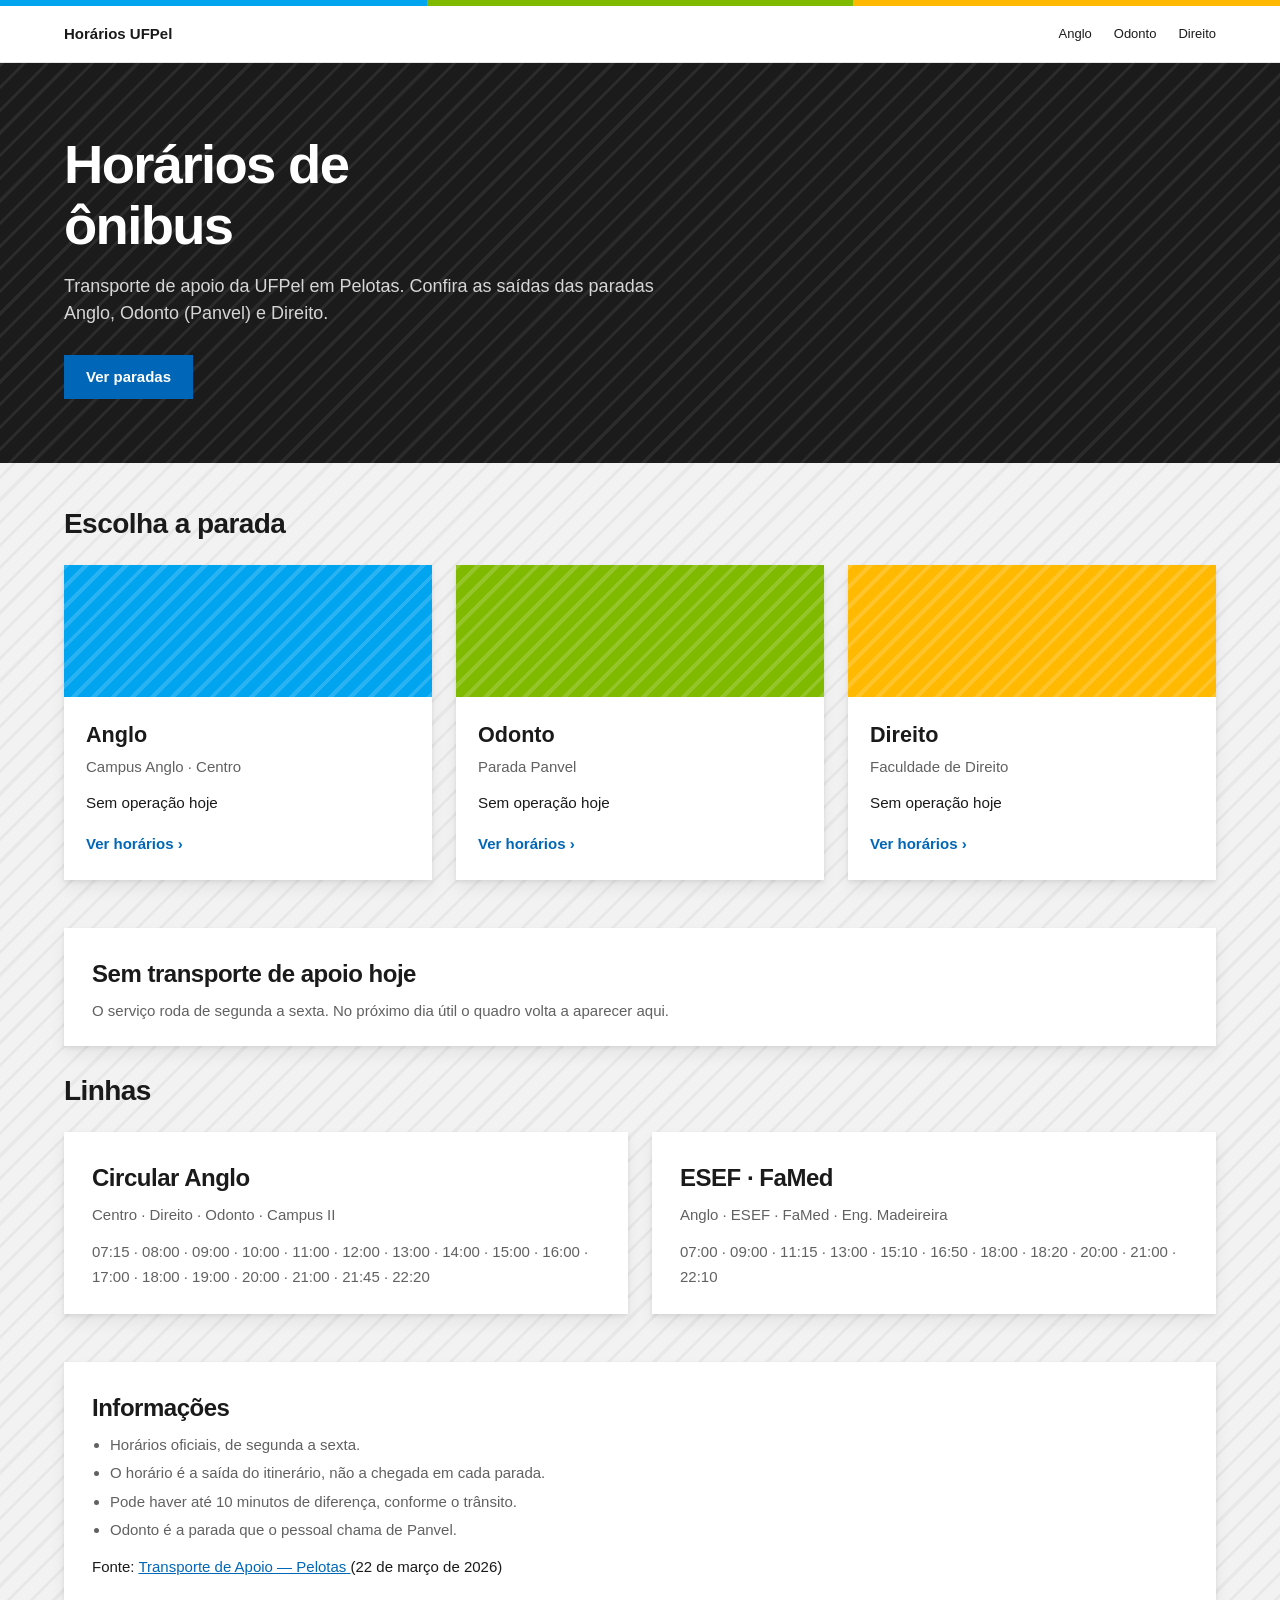
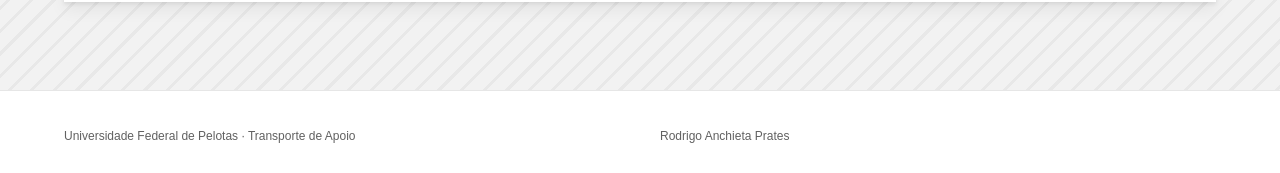
==== commit 14e8bef2: "fix" ====
--- a/index.html
+++ b/index.html
@@ -14,10 +14,7 @@
 
   <header class="site-header">
     <div class="container">
-      <a class="logo" href="index.html">
-        <span class="logo-listras" aria-hidden="true"><i></i><i></i><i></i><i></i></span>
-        Horários UFPel
-      </a>
+      <a class="logo" href="index.html">Horários UFPel</a>
       <nav class="site-nav" aria-label="Paradas">
         <a href="paradas/anglo.html">Anglo</a>
         <a href="paradas/odonto.html">Odonto</a>
--- a/style.css
+++ b/style.css
@@ -7,7 +7,6 @@
   --azul: #0067b8;
   --azul-hover: #005a9e;
   --hero: #1b1b1b;
-  --ms-laranja: #f25022;
   --ms-verde: #7fba00;
   --ms-azul: #00a4ef;
   --ms-amarelo: #ffb900;
@@ -89,10 +88,9 @@
   height: 6px;
   background: linear-gradient(
     to right,
-    var(--ms-laranja) 0 25%,
-    var(--ms-verde) 25% 50%,
-    var(--ms-azul) 50% 75%,
-    var(--ms-amarelo) 75% 100%
+    var(--ms-azul) 0 33.333%,
+    var(--ms-verde) 33.333% 66.666%,
+    var(--ms-amarelo) 66.666% 100%
   );
 }
 
@@ -113,9 +111,6 @@
 }
 
 .logo {
-  display: inline-flex;
-  align-items: center;
-  gap: 10px;
   color: var(--texto);
   text-decoration: none;
   font-size: 15px;
@@ -125,23 +120,6 @@
 .logo:hover {
   color: var(--texto);
 }
-
-.logo-listras {
-  display: grid;
-  grid-template-columns: 1fr 1fr;
-  gap: 2px;
-  width: 16px;
-  height: 16px;
-}
-
-.logo-listras i {
-  display: block;
-}
-
-.logo-listras i:nth-child(1) { background: var(--ms-laranja); }
-.logo-listras i:nth-child(2) { background: var(--ms-verde); }
-.logo-listras i:nth-child(3) { background: var(--ms-azul); }
-.logo-listras i:nth-child(4) { background: var(--ms-amarelo); }
 
 .site-nav {
   display: flex;
